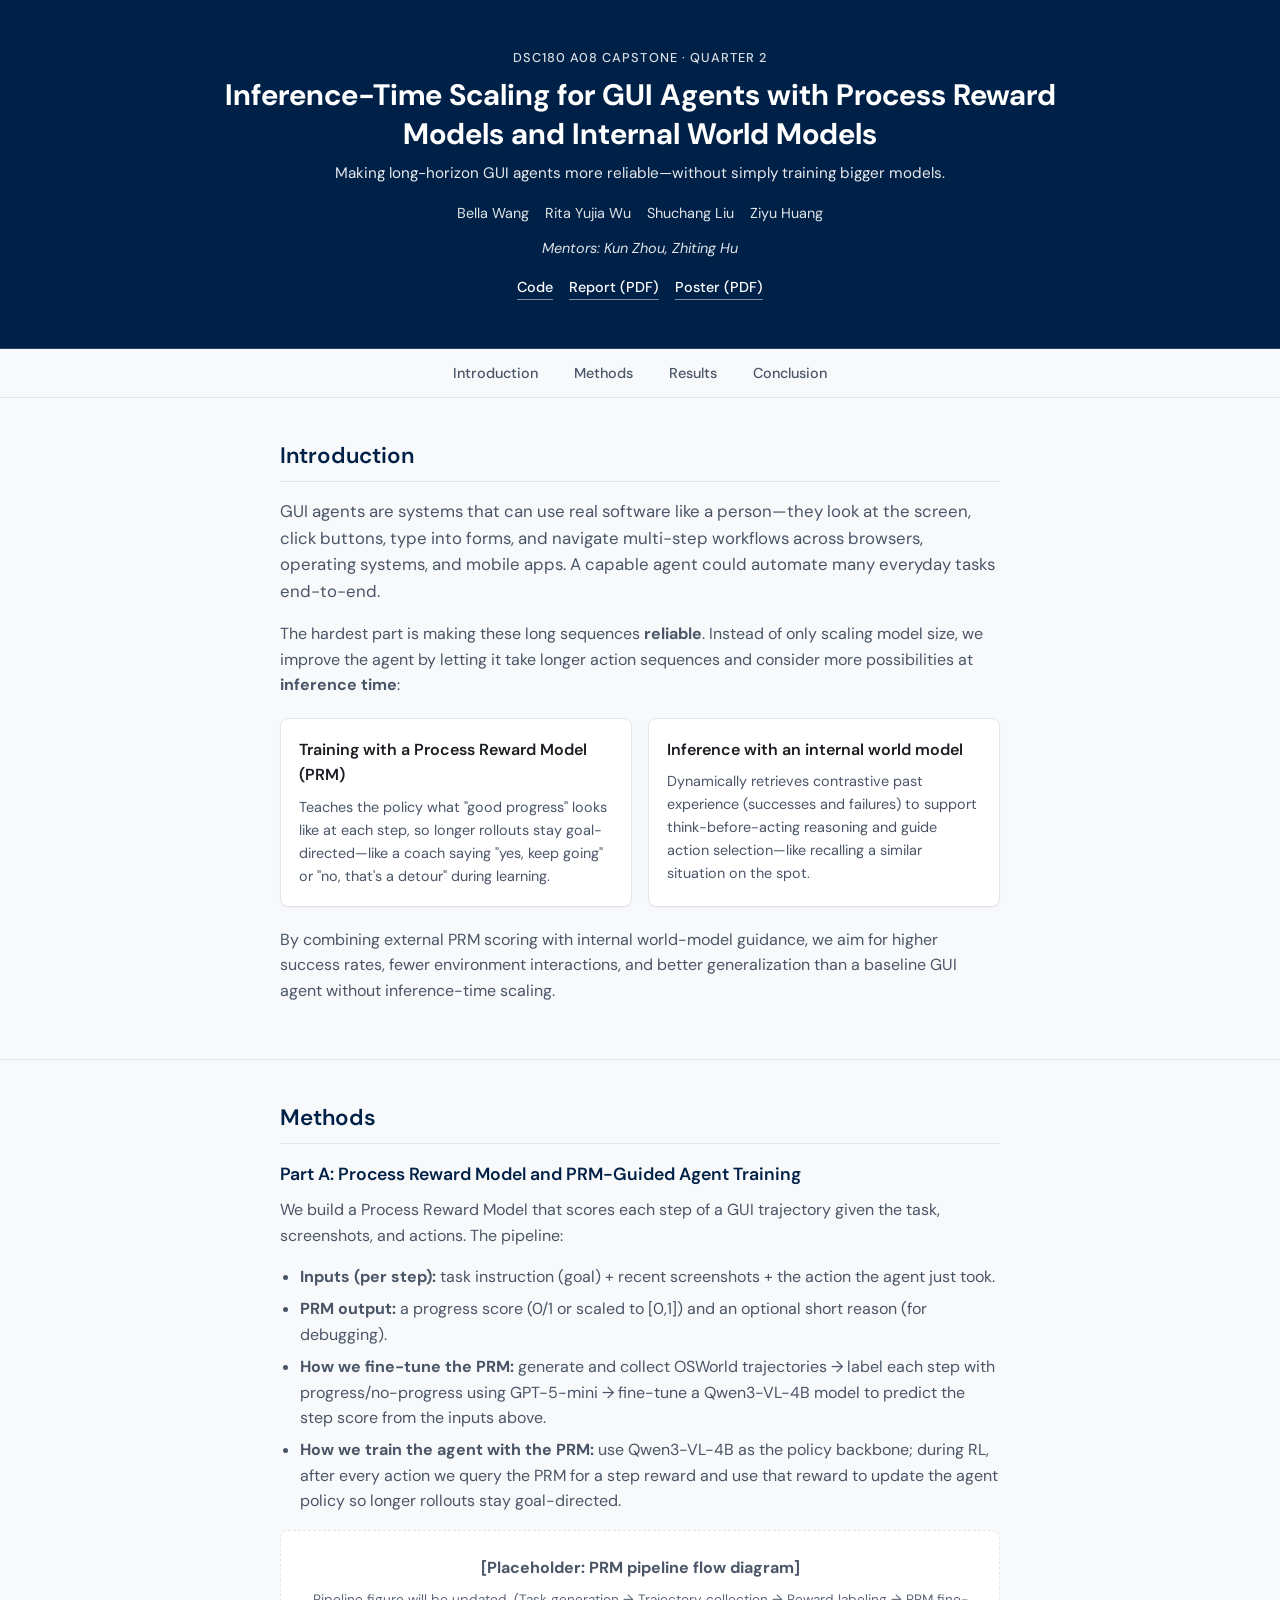
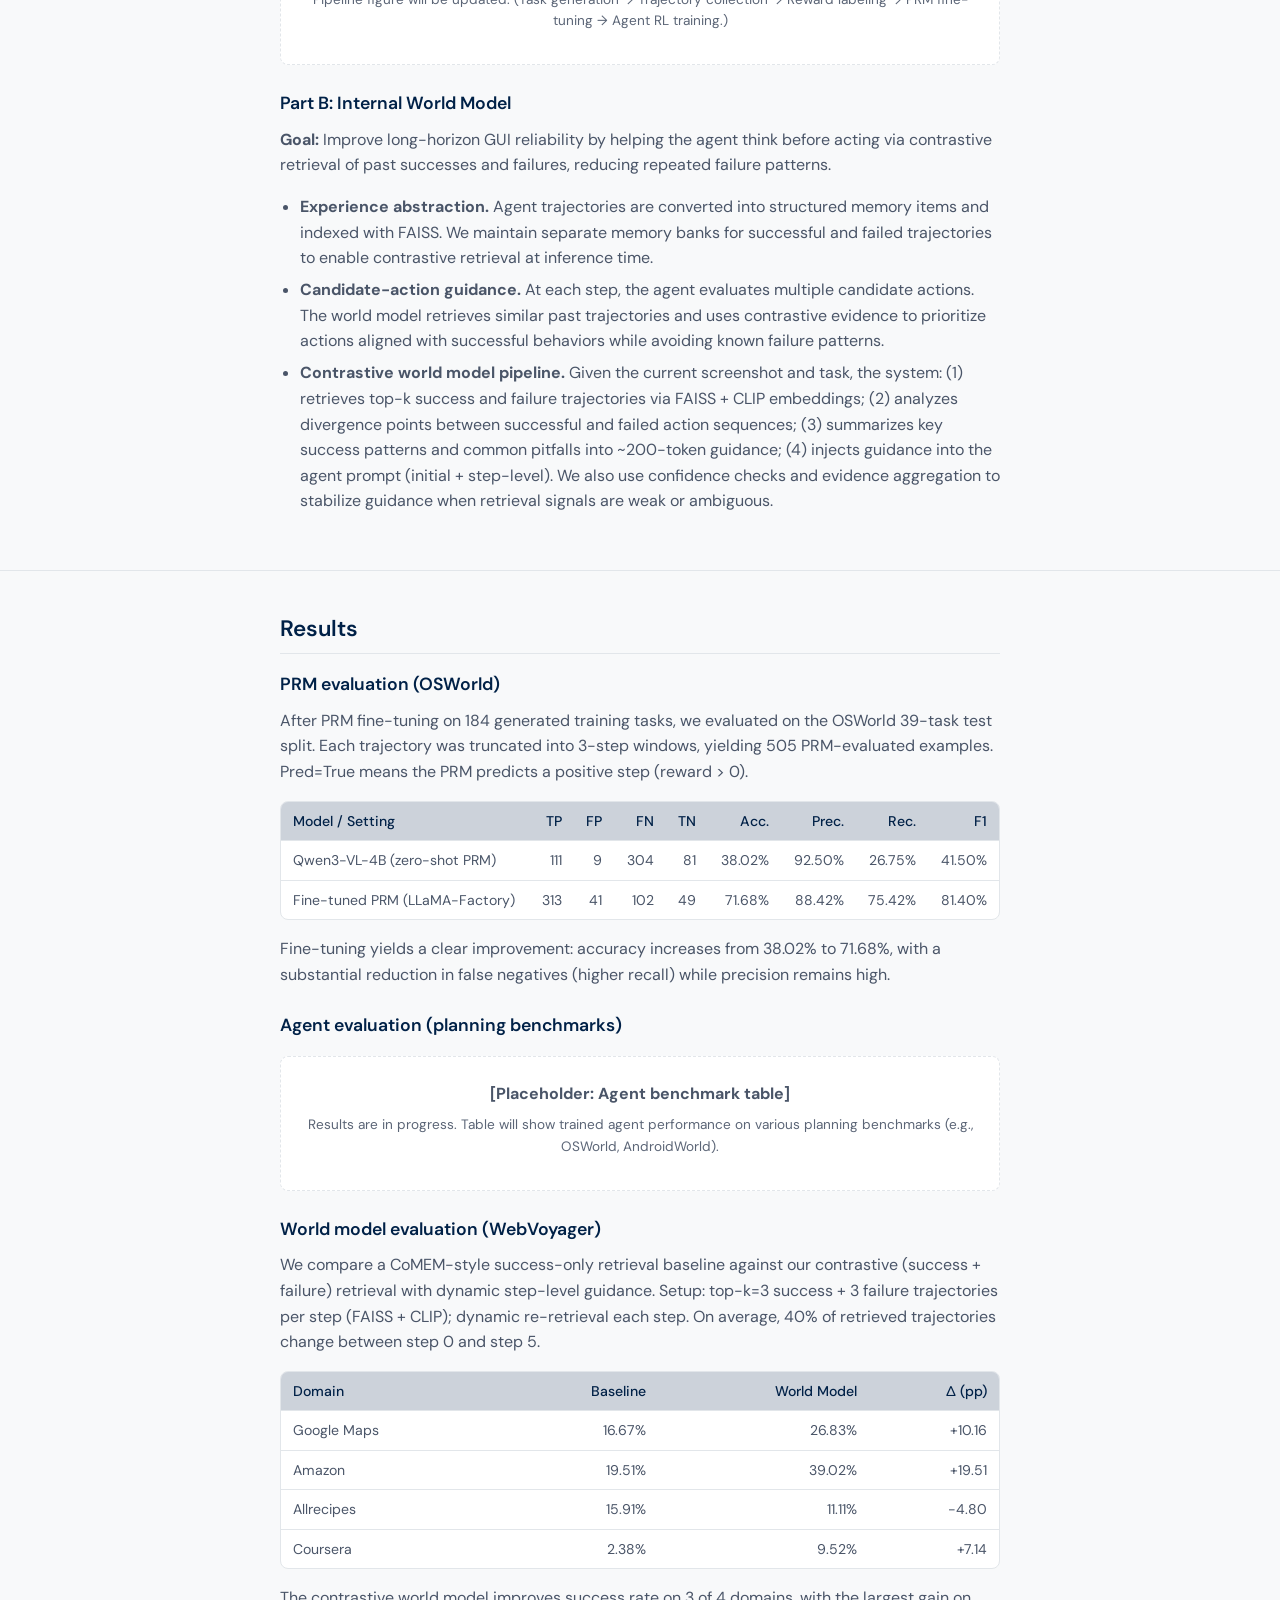
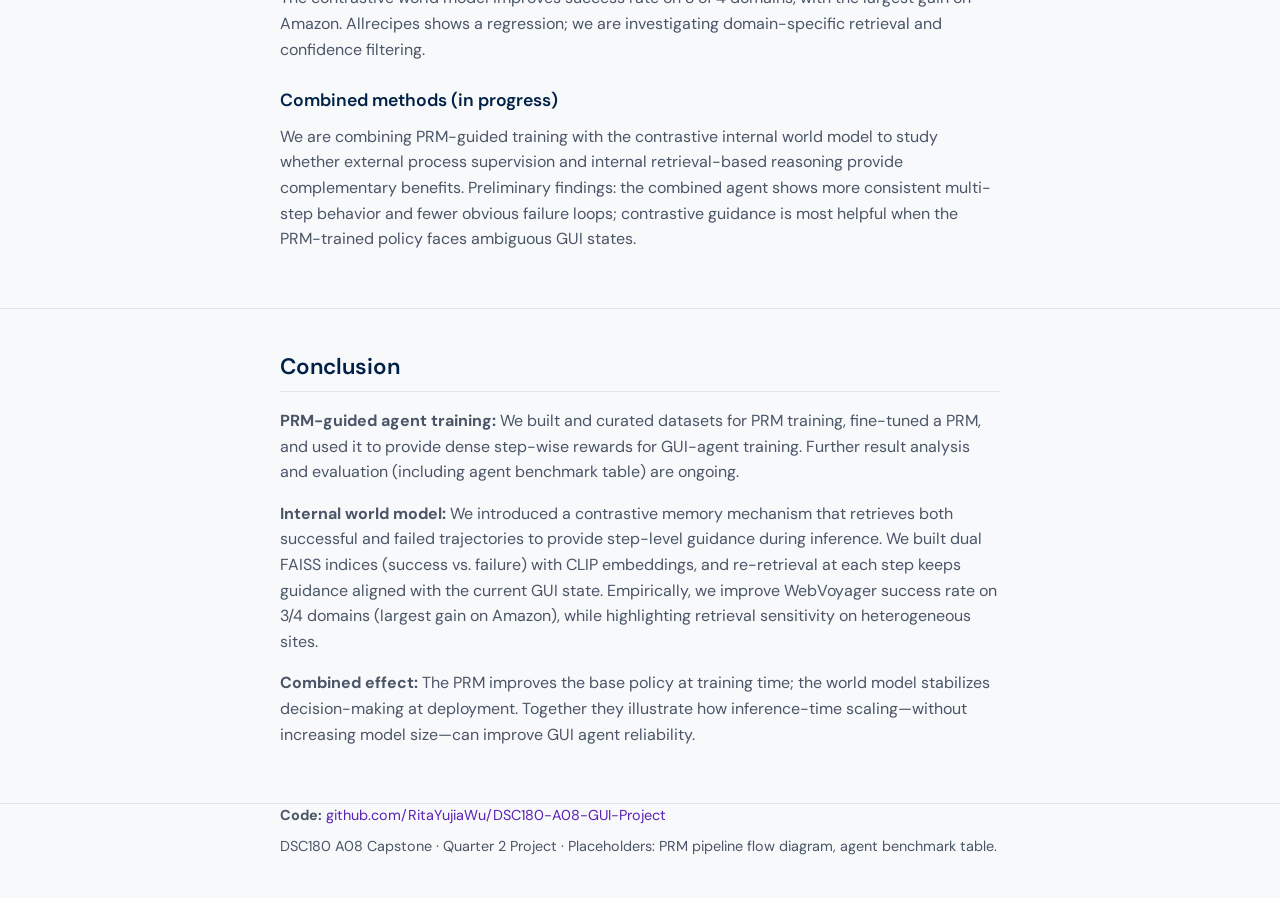
==== website/index.html @ 29875295 "Add project website" ====
<!DOCTYPE html>
<html lang="en">
<head>
  <meta charset="UTF-8">
  <meta name="viewport" content="width=device-width, initial-scale=1">
  <title>Inference-Time Scaling for GUI Agents | DSC180 A08</title>
  <meta name="description" content="Improving GUI agent reliability with Process Reward Models and Internal World Models. DSC180 A08 Capstone.">
  <link rel="preconnect" href="https://fonts.googleapis.com">
  <link rel="preconnect" href="https://fonts.gstatic.com" crossorigin>
  <link href="https://fonts.googleapis.com/css2?family=DM+Sans:ital,opsz,wght@0,9..40,400;0,9..40,500;0,9..40,600;0,9..40,700&family=JetBrains+Mono:wght@400;500&display=swap" rel="stylesheet">
  <link rel="stylesheet" href="styles.css">
</head>
<body>
  <header class="site-header">
    <div class="header-inner">
      <p class="label">DSC180 A08 Capstone · Quarter 2</p>
      <h1>Inference-Time Scaling for GUI Agents with Process Reward Models and Internal World Models</h1>
      <p class="tagline">Making long-horizon GUI agents more reliable—without simply training bigger models.</p>
      <div class="team">
        <span>Bella Wang</span>
        <span>Rita Yujia Wu</span>
        <span>Shuchang Liu</span>
        <span>Ziyu Huang</span>
        <span class="mentors">Mentors: Kun Zhou, Zhiting Hu</span>
      </div>
      <div class="header-links">
        <a href="https://github.com/RitaYujiaWu/DSC180-A08-GUI-Project" target="_blank" rel="noopener">Code</a>
        <a href="pdfs/Q2_Project_Report_Checkpoint.pdf" target="_blank" rel="noopener">Report (PDF)</a>
        <a href="pdfs/A08_2_Poster.pdf" target="_blank" rel="noopener">Poster (PDF)</a>
      </div>
    </div>
  </header>

  <nav class="nav-sticky" aria-label="Page sections">
    <div class="nav-inner">
      <a href="#introduction">Introduction</a>
      <a href="#methods">Methods</a>
      <a href="#results">Results</a>
      <a href="#conclusion">Conclusion</a>
    </div>
  </nav>

  <main>
    <section id="introduction" class="section">
      <div class="section-inner">
        <h2>Introduction</h2>
        <p class="lead">GUI agents are systems that can use real software like a person—they look at the screen, click buttons, type into forms, and navigate multi-step workflows across browsers, operating systems, and mobile apps. A capable agent could automate many everyday tasks end-to-end.</p>
        <p>The hardest part is making these long sequences <strong>reliable</strong>. Instead of only scaling model size, we improve the agent by letting it take longer action sequences and consider more possibilities at <strong>inference time</strong>:</p>
        <div class="two-col cards">
          <article class="card">
            <h3>Training with a Process Reward Model (PRM)</h3>
            <p>Teaches the policy what "good progress" looks like at each step, so longer rollouts stay goal-directed—like a coach saying "yes, keep going" or "no, that's a detour" during learning.</p>
          </article>
          <article class="card">
            <h3>Inference with an internal world model</h3>
            <p>Dynamically retrieves contrastive past experience (successes and failures) to support think-before-acting reasoning and guide action selection—like recalling a similar situation on the spot.</p>
          </article>
        </div>
        <p>By combining external PRM scoring with internal world-model guidance, we aim for higher success rates, fewer environment interactions, and better generalization than a baseline GUI agent without inference-time scaling.</p>
      </div>
    </section>

    <section id="methods" class="section">
      <div class="section-inner">
        <h2>Methods</h2>

        <h3 id="method-prm">Part A: Process Reward Model and PRM-Guided Agent Training</h3>
        <p>We build a Process Reward Model that scores each step of a GUI trajectory given the task, screenshots, and actions. The pipeline:</p>
        <ul>
          <li><strong>Inputs (per step):</strong> task instruction (goal) + recent screenshots + the action the agent just took.</li>
          <li><strong>PRM output:</strong> a progress score (0/1 or scaled to [0,1]) and an optional short reason (for debugging).</li>
          <li><strong>How we fine-tune the PRM:</strong> generate and collect OSWorld trajectories → label each step with progress/no-progress using GPT-5-mini → fine-tune a Qwen3-VL-4B model to predict the step score from the inputs above.</li>
          <li><strong>How we train the agent with the PRM:</strong> use Qwen3-VL-4B as the policy backbone; during RL, after every action we query the PRM for a step reward and use that reward to update the agent policy so longer rollouts stay goal-directed.</li>
        </ul>
        <div class="figure-placeholder" aria-label="Pipeline diagram placeholder">
          <p><strong>[Placeholder: PRM pipeline flow diagram]</strong></p>
          <p class="placeholder-note">Pipeline figure will be updated. (Task generation → Trajectory collection → Reward labeling → PRM fine-tuning → Agent RL training.)</p>
        </div>

        <h3 id="method-world">Part B: Internal World Model</h3>
        <p><strong>Goal:</strong> Improve long-horizon GUI reliability by helping the agent think before acting via contrastive retrieval of past successes and failures, reducing repeated failure patterns.</p>
        <ul>
          <li><strong>Experience abstraction.</strong> Agent trajectories are converted into structured memory items and indexed with FAISS. We maintain separate memory banks for successful and failed trajectories to enable contrastive retrieval at inference time.</li>
          <li><strong>Candidate-action guidance.</strong> At each step, the agent evaluates multiple candidate actions. The world model retrieves similar past trajectories and uses contrastive evidence to prioritize actions aligned with successful behaviors while avoiding known failure patterns.</li>
          <li><strong>Contrastive world model pipeline.</strong> Given the current screenshot and task, the system: (1) retrieves top-k success and failure trajectories via FAISS + CLIP embeddings; (2) analyzes divergence points between successful and failed action sequences; (3) summarizes key success patterns and common pitfalls into ~200-token guidance; (4) injects guidance into the agent prompt (initial + step-level). We also use confidence checks and evidence aggregation to stabilize guidance when retrieval signals are weak or ambiguous.</li>
        </ul>
      </div>
    </section>

    <section id="results" class="section">
      <div class="section-inner">
        <h2>Results</h2>

        <h3>PRM evaluation (OSWorld)</h3>
        <p>After PRM fine-tuning on 184 generated training tasks, we evaluated on the OSWorld 39-task test split. Each trajectory was truncated into 3-step windows, yielding 505 PRM-evaluated examples. Pred=True means the PRM predicts a positive step (reward &gt; 0).</p>
        <div class="table-wrap">
          <table class="results-table">
            <thead>
              <tr>
                <th>Model / Setting</th>
                <th>TP</th>
                <th>FP</th>
                <th>FN</th>
                <th>TN</th>
                <th>Acc.</th>
                <th>Prec.</th>
                <th>Rec.</th>
                <th>F1</th>
              </tr>
            </thead>
            <tbody>
              <tr>
                <td>Qwen3-VL-4B (zero-shot PRM)</td>
                <td>111</td>
                <td>9</td>
                <td>304</td>
                <td>81</td>
                <td>38.02%</td>
                <td>92.50%</td>
                <td>26.75%</td>
                <td>41.50%</td>
              </tr>
              <tr>
                <td>Fine-tuned PRM (LLaMA-Factory)</td>
                <td>313</td>
                <td>41</td>
                <td>102</td>
                <td>49</td>
                <td>71.68%</td>
                <td>88.42%</td>
                <td>75.42%</td>
                <td>81.40%</td>
              </tr>
            </tbody>
          </table>
        </div>
        <p>Fine-tuning yields a clear improvement: accuracy increases from 38.02% to 71.68%, with a substantial reduction in false negatives (higher recall) while precision remains high.</p>

        <h3>Agent evaluation (planning benchmarks)</h3>
        <div class="figure-placeholder" aria-label="Agent benchmark table placeholder">
          <p><strong>[Placeholder: Agent benchmark table]</strong></p>
          <p class="placeholder-note">Results are in progress. Table will show trained agent performance on various planning benchmarks (e.g., OSWorld, AndroidWorld).</p>
        </div>

        <h3>World model evaluation (WebVoyager)</h3>
        <p>We compare a CoMEM-style success-only retrieval baseline against our contrastive (success + failure) retrieval with dynamic step-level guidance. Setup: top-k=3 success + 3 failure trajectories per step (FAISS + CLIP); dynamic re-retrieval each step. On average, 40% of retrieved trajectories change between step 0 and step 5.</p>
        <div class="table-wrap">
          <table class="results-table">
            <thead>
              <tr>
                <th>Domain</th>
                <th>Baseline</th>
                <th>World Model</th>
                <th>∆ (pp)</th>
              </tr>
            </thead>
            <tbody>
              <tr>
                <td>Google Maps</td>
                <td>16.67%</td>
                <td>26.83%</td>
                <td>+10.16</td>
              </tr>
              <tr>
                <td>Amazon</td>
                <td>19.51%</td>
                <td>39.02%</td>
                <td>+19.51</td>
              </tr>
              <tr>
                <td>Allrecipes</td>
                <td>15.91%</td>
                <td>11.11%</td>
                <td>-4.80</td>
              </tr>
              <tr>
                <td>Coursera</td>
                <td>2.38%</td>
                <td>9.52%</td>
                <td>+7.14</td>
              </tr>
            </tbody>
          </table>
        </div>
        <p>The contrastive world model improves success rate on 3 of 4 domains, with the largest gain on Amazon. Allrecipes shows a regression; we are investigating domain-specific retrieval and confidence filtering.</p>

        <h3>Combined methods (in progress)</h3>
        <p>We are combining PRM-guided training with the contrastive internal world model to study whether external process supervision and internal retrieval-based reasoning provide complementary benefits. Preliminary findings: the combined agent shows more consistent multi-step behavior and fewer obvious failure loops; contrastive guidance is most helpful when the PRM-trained policy faces ambiguous GUI states.</p>
      </div>
    </section>

    <section id="conclusion" class="section">
      <div class="section-inner">
        <h2>Conclusion</h2>
        <p><strong>PRM-guided agent training:</strong> We built and curated datasets for PRM training, fine-tuned a PRM, and used it to provide dense step-wise rewards for GUI-agent training. Further result analysis and evaluation (including agent benchmark table) are ongoing.</p>
        <p><strong>Internal world model:</strong> We introduced a contrastive memory mechanism that retrieves both successful and failed trajectories to provide step-level guidance during inference. We built dual FAISS indices (success vs. failure) with CLIP embeddings, and re-retrieval at each step keeps guidance aligned with the current GUI state. Empirically, we improve WebVoyager success rate on 3/4 domains (largest gain on Amazon), while highlighting retrieval sensitivity on heterogeneous sites.</p>
        <p><strong>Combined effect:</strong> The PRM improves the base policy at training time; the world model stabilizes decision-making at deployment. Together they illustrate how inference-time scaling—without increasing model size—can improve GUI agent reliability.</p>
      </div>
    </section>

    <footer class="site-footer">
      <div class="section-inner">
        <p><strong>Code:</strong> <a href="https://github.com/RitaYujiaWu/DSC180-A08-GUI-Project" target="_blank" rel="noopener">github.com/RitaYujiaWu/DSC180-A08-GUI-Project</a></p>
        <p class="footer-note">DSC180 A08 Capstone · Quarter 2 Project · Placeholders: PRM pipeline flow diagram, agent benchmark table.</p>
      </div>
    </footer>
  </main>

  <script src="script.js"></script>
</body>
</html>
---- website/styles.css ----
/* DSC180 A08 — Previous layout (single column), light theme */

:root {
  --bg: #f8f9fa;
  --surface: #ffffff;
  --border: #e2e6ea;
  --text: #1a1d21;
  --text-muted: #4a5568;
  --accent: #5b21b6;
  --accent-dim: rgba(91, 33, 182, 0.1);
  --code-bg: #f1f3f5;
  --font-sans: "DM Sans", system-ui, sans-serif;
  --font-mono: "JetBrains Mono", monospace;
  --max-width: 720px;
  --header-max: 860px;
  /* UCSD blue — header background (poster dark navy) */
  --ucsd-blue: #002147;
  --ucsd-blue-dark: #001a38;
}

*,
*::before,
*::after {
  box-sizing: border-box;
}

html {
  scroll-behavior: smooth;
}

body {
  margin: 0;
  font-family: var(--font-sans);
  font-size: 1rem;
  line-height: 1.6;
  color: var(--text);
  background: var(--bg);
  -webkit-font-smoothing: antialiased;
}

/* Header — UCSD blue background */
.site-header {
  background: var(--ucsd-blue);
  border-bottom: 1px solid rgba(255, 255, 255, 0.15);
  padding: clamp(2rem, 5vw, 3rem) 1.5rem;
}

.header-inner {
  max-width: var(--header-max);
  margin: 0 auto;
  text-align: center;
}

.site-header .label {
  font-size: 0.8rem;
  font-weight: 500;
  letter-spacing: 0.08em;
  text-transform: uppercase;
  color: rgba(255, 255, 255, 0.85);
  margin: 0 0 0.5rem;
}

.site-header h1 {
  font-size: clamp(1.35rem, 3.5vw, 1.85rem);
  font-weight: 700;
  line-height: 1.3;
  margin: 0 0 0.5rem;
  color: #ffffff;
}

.site-header .tagline {
  font-size: 0.95rem;
  color: rgba(255, 255, 255, 0.9);
  margin: 0 0 1rem;
}

.site-header .team {
  display: flex;
  flex-wrap: wrap;
  justify-content: center;
  gap: 0.5rem 1rem;
  font-size: 0.9rem;
  color: rgba(255, 255, 255, 0.88);
  margin-bottom: 1rem;
}

.site-header .team .mentors {
  width: 100%;
  margin-top: 0.25rem;
  font-style: italic;
}

.header-links {
  display: flex;
  gap: 1rem;
  justify-content: center;
  flex-wrap: wrap;
}

.site-header .header-links a {
  color: #ffffff;
  text-decoration: none;
  font-weight: 500;
  font-size: 0.9rem;
  border-bottom: 1px solid rgba(255, 255, 255, 0.5);
}

.site-header .header-links a:hover {
  border-bottom-color: #ffffff;
  opacity: 0.95;
}

/* Sticky nav */
.nav-sticky {
  position: sticky;
  top: 0;
  z-index: 10;
  background: rgba(248, 249, 250, 0.95);
  backdrop-filter: blur(8px);
  border-bottom: 1px solid var(--border);
}

.nav-inner {
  max-width: var(--max-width);
  margin: 0 auto;
  padding: 0.6rem 1.5rem;
  display: flex;
  gap: 1.25rem;
  justify-content: center;
  flex-wrap: wrap;
}

.nav-inner a {
  color: var(--text-muted);
  text-decoration: none;
  font-size: 0.9rem;
  font-weight: 500;
  padding: 0.2rem 0.5rem;
  border-radius: 4px;
  transition: color 0.2s, background 0.2s;
}

.nav-inner a:hover,
.nav-inner a.current {
  color: var(--accent);
  background: var(--accent-dim);
}

/* Sections */
.section {
  padding: clamp(1.75rem, 4vw, 2.5rem) 1.5rem;
  border-bottom: 1px solid var(--border);
}

.section-inner {
  max-width: var(--max-width);
  margin: 0 auto;
}

.section h2 {
  font-size: 1.4rem;
  font-weight: 600;
  margin: 0 0 1rem;
  color: var(--ucsd-blue);
  padding-bottom: 0.4rem;
  border-bottom: 1px solid var(--border);
}

.section h3 {
  font-size: 1.1rem;
  font-weight: 600;
  margin: 1.5rem 0 0.6rem;
  color: var(--ucsd-blue);
}

.section h3:first-of-type {
  margin-top: 0;
}

.lead {
  font-size: 1.05rem;
  color: var(--text-muted);
  margin: 0 0 1rem;
}

.section p {
  margin: 0 0 1rem;
  color: var(--text-muted);
}

.section ul {
  margin: 0 0 1rem;
  padding-left: 1.25rem;
  color: var(--text-muted);
}

.section li {
  margin-bottom: 0.4rem;
}

/* Two-column cards (intro) */
.two-col.cards {
  display: grid;
  grid-template-columns: repeat(auto-fit, minmax(260px, 1fr));
  gap: 1rem;
  margin: 1.25rem 0;
}

.card {
  background: var(--surface);
  border: 1px solid var(--border);
  border-radius: 8px;
  padding: 1.1rem;
  box-shadow: 0 1px 2px rgba(0, 0, 0, 0.04);
}

.card h3 {
  font-size: 1rem;
  margin: 0 0 0.5rem;
  color: var(--text);
}

.card p {
  margin: 0;
  font-size: 0.9rem;
}

code {
  font-family: var(--font-mono);
  font-size: 0.85em;
  background: var(--code-bg);
  padding: 0.12em 0.35em;
  border-radius: 4px;
  color: var(--text);
  border: 1px solid var(--border);
}

/* Placeholder blocks */
.figure-placeholder {
  background: var(--surface);
  border: 1px dashed var(--border);
  border-radius: 8px;
  padding: 1.5rem;
  margin: 1rem 0;
  text-align: center;
  color: var(--text-muted);
}

.figure-placeholder p {
  margin: 0 0 0.5rem;
}

.figure-placeholder .placeholder-note {
  font-size: 0.85rem;
  color: var(--text-muted);
  opacity: 0.9;
}

/* Tables */
.table-wrap {
  overflow-x: auto;
  margin: 1rem 0;
  border: 1px solid var(--border);
  border-radius: 8px;
  background: var(--surface);
}

.results-table {
  width: 100%;
  border-collapse: collapse;
  font-size: 0.88rem;
}

.results-table th,
.results-table td {
  padding: 0.5rem 0.75rem;
  text-align: left;
  border-bottom: 1px solid var(--border);
}

.results-table th,
.results-table thead th {
  font-weight: 500;
  color: var(--ucsd-blue);
  background: rgba(0, 33, 71, 0.2) !important;
}

.results-table td {
  color: var(--text-muted);
}

.results-table tbody tr:last-child td {
  border-bottom: none;
}

.results-table thead th:not(:first-child),
.results-table td:not(:first-child) {
  text-align: right;
}

/* Footer */
.site-footer {
  border-bottom: none;
  padding-bottom: 2rem;
}

.site-footer p {
  margin: 0 0 0.5rem;
  font-size: 0.9rem;
  color: var(--text-muted);
}

.site-footer a {
  color: var(--accent);
  text-decoration: none;
}

.site-footer a:hover {
  text-decoration: underline;
}

.footer-note {
  font-size: 0.8rem;
  color: var(--text-muted);
  margin-top: 1rem;
}

/* Print */
@media print {
  .nav-sticky {
    position: static;
    background: var(--bg);
  }
  .section {
    break-inside: avoid;
  }
}
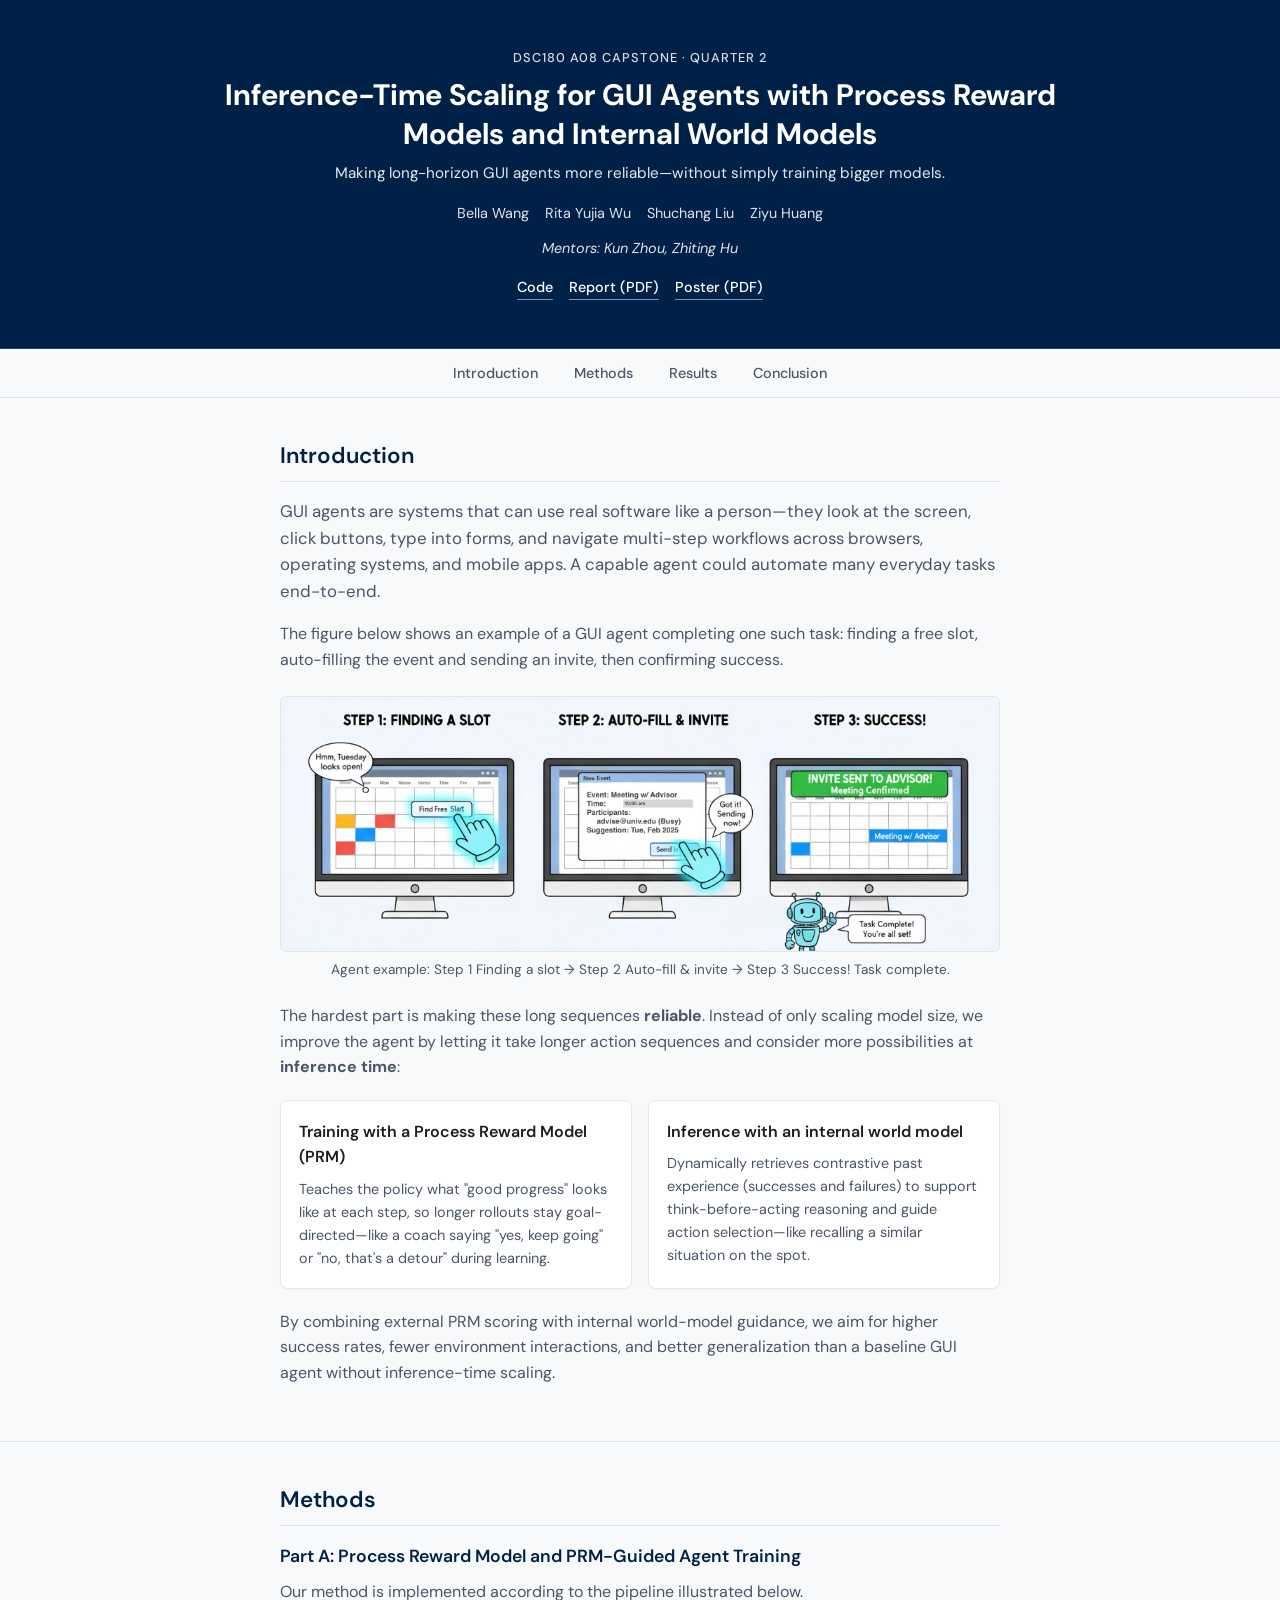
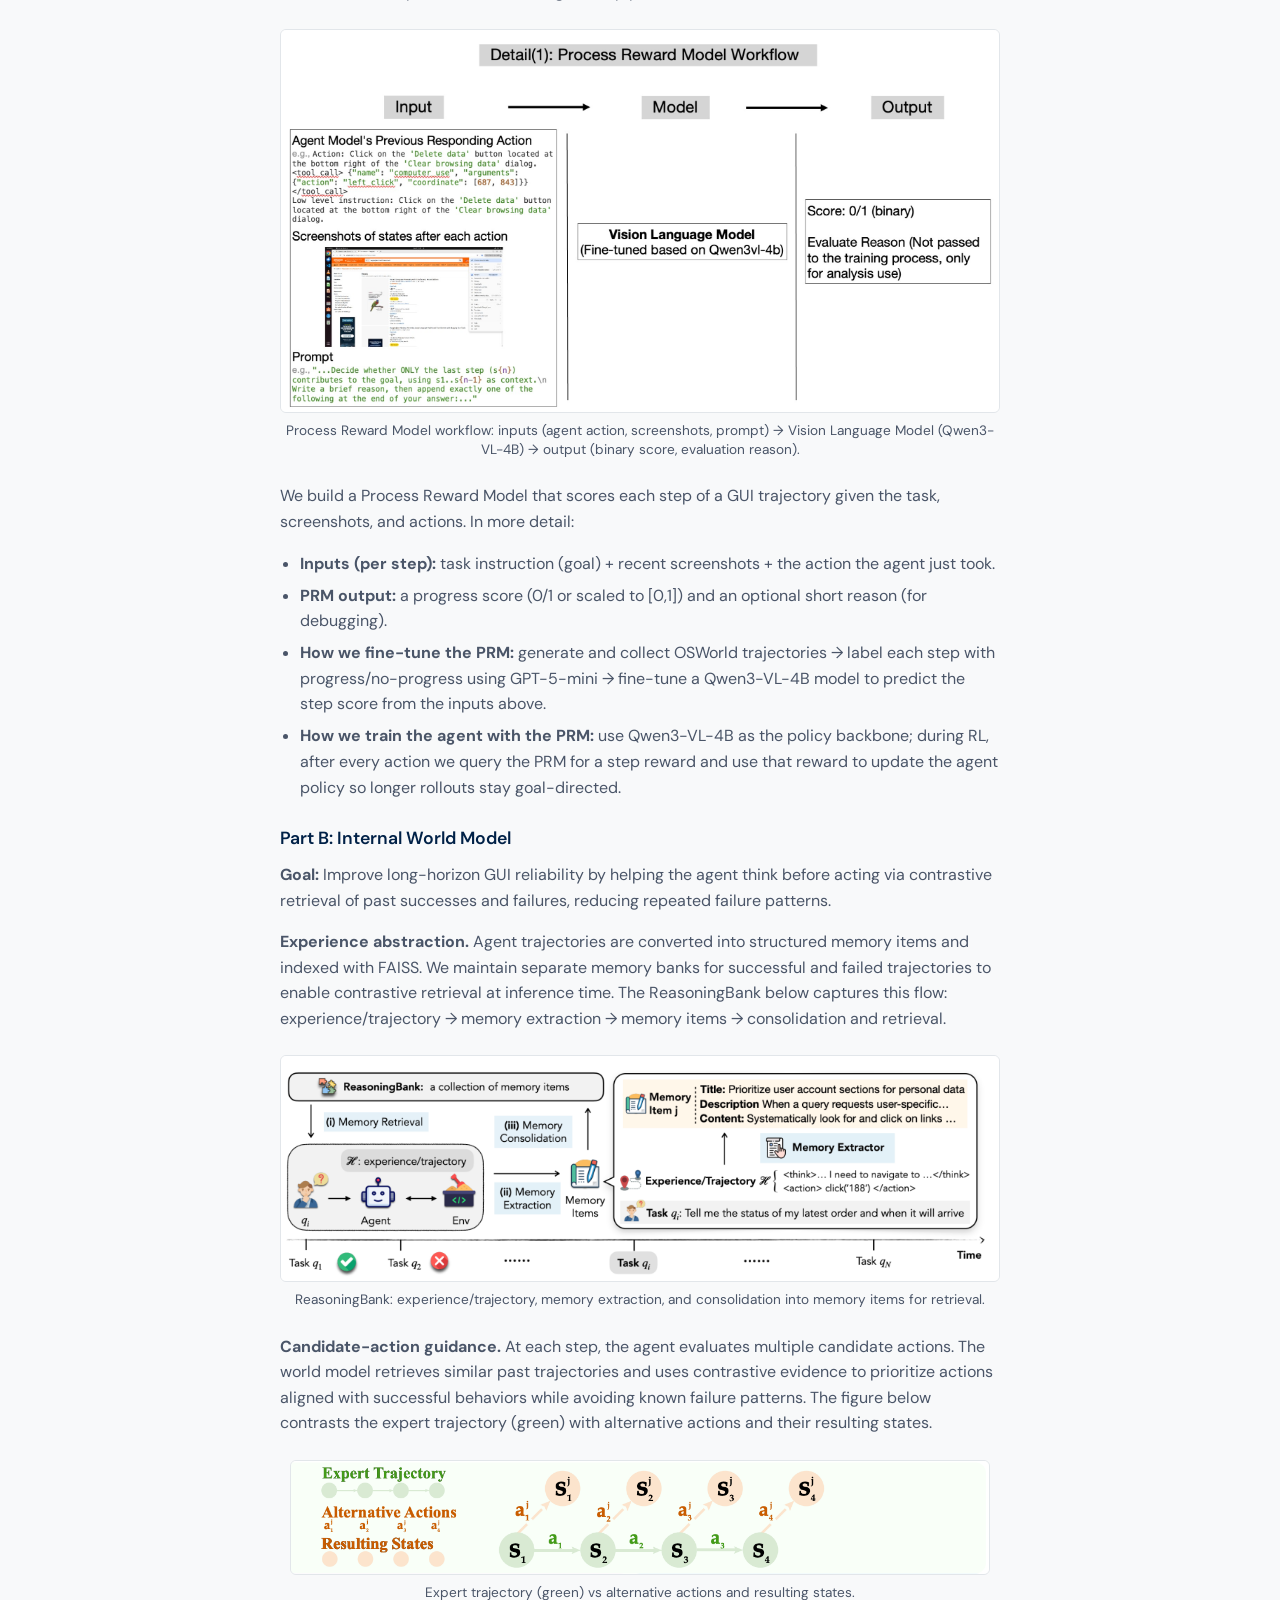
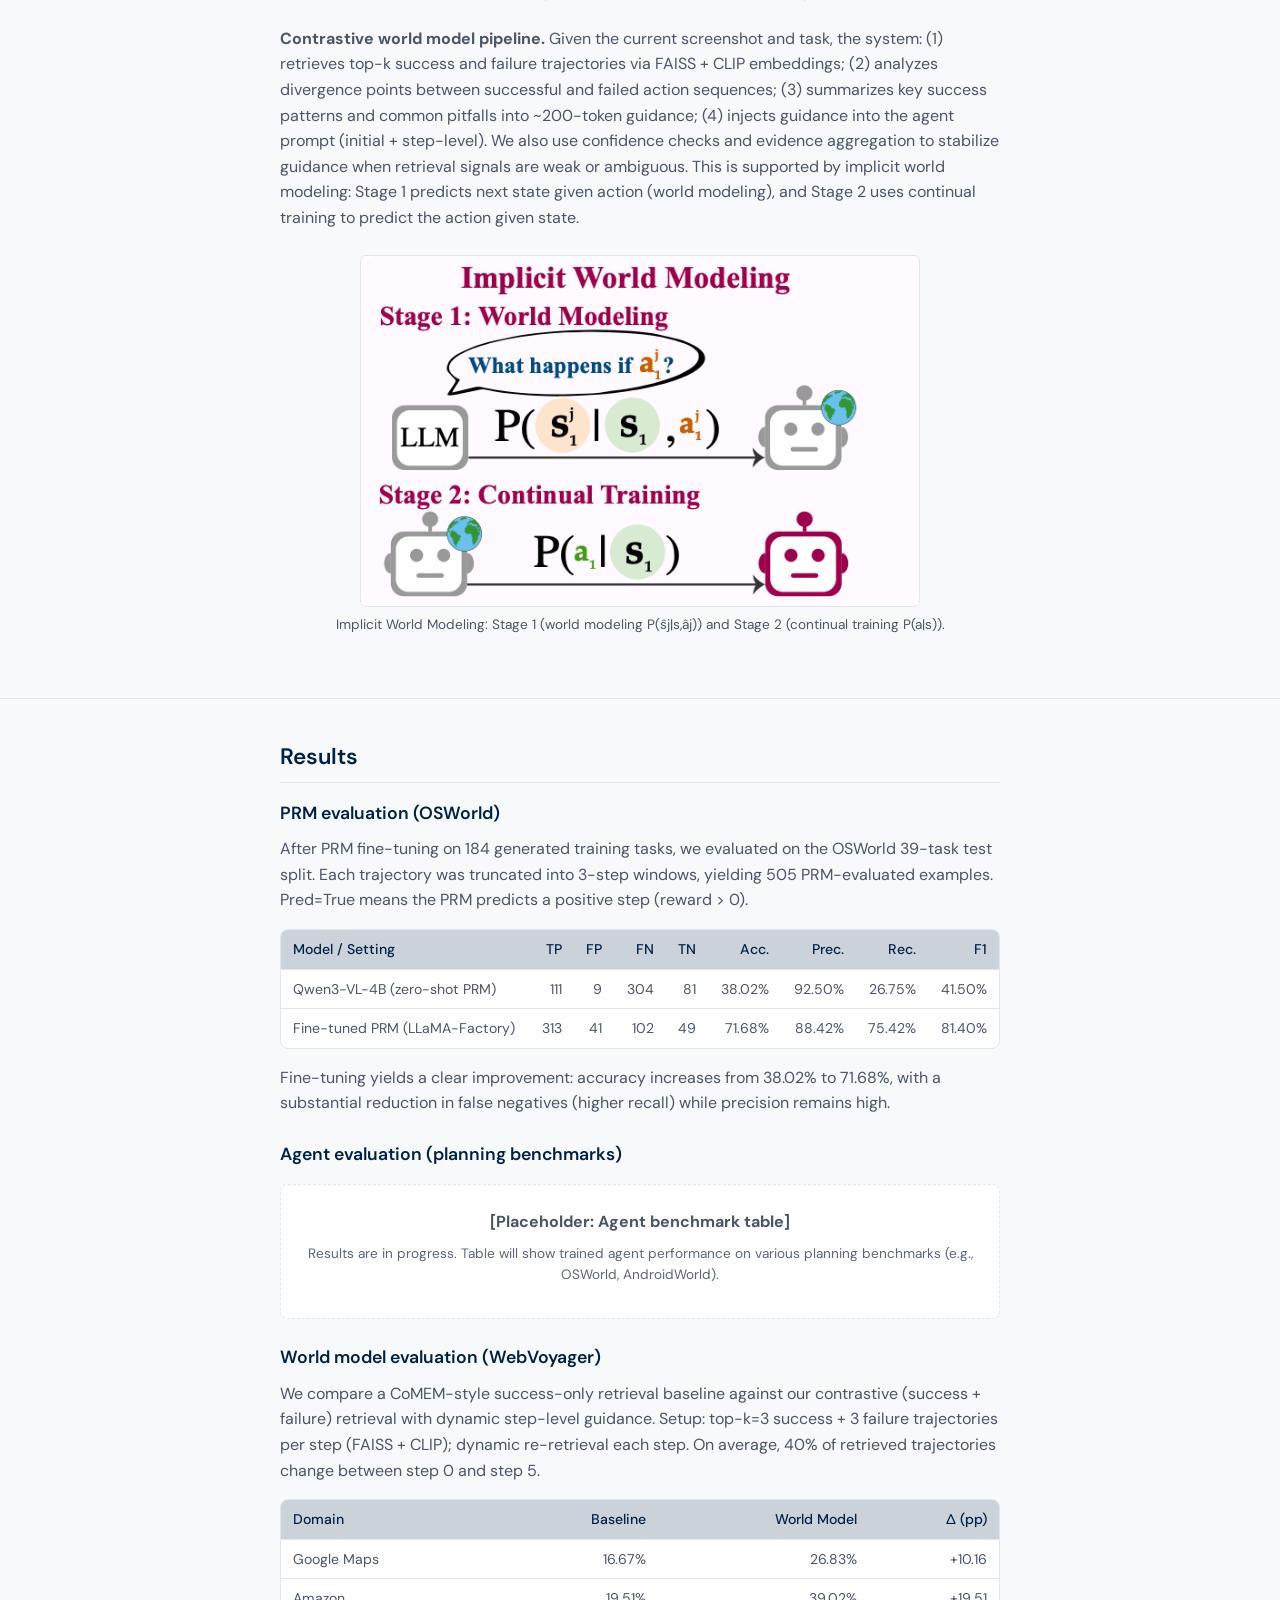
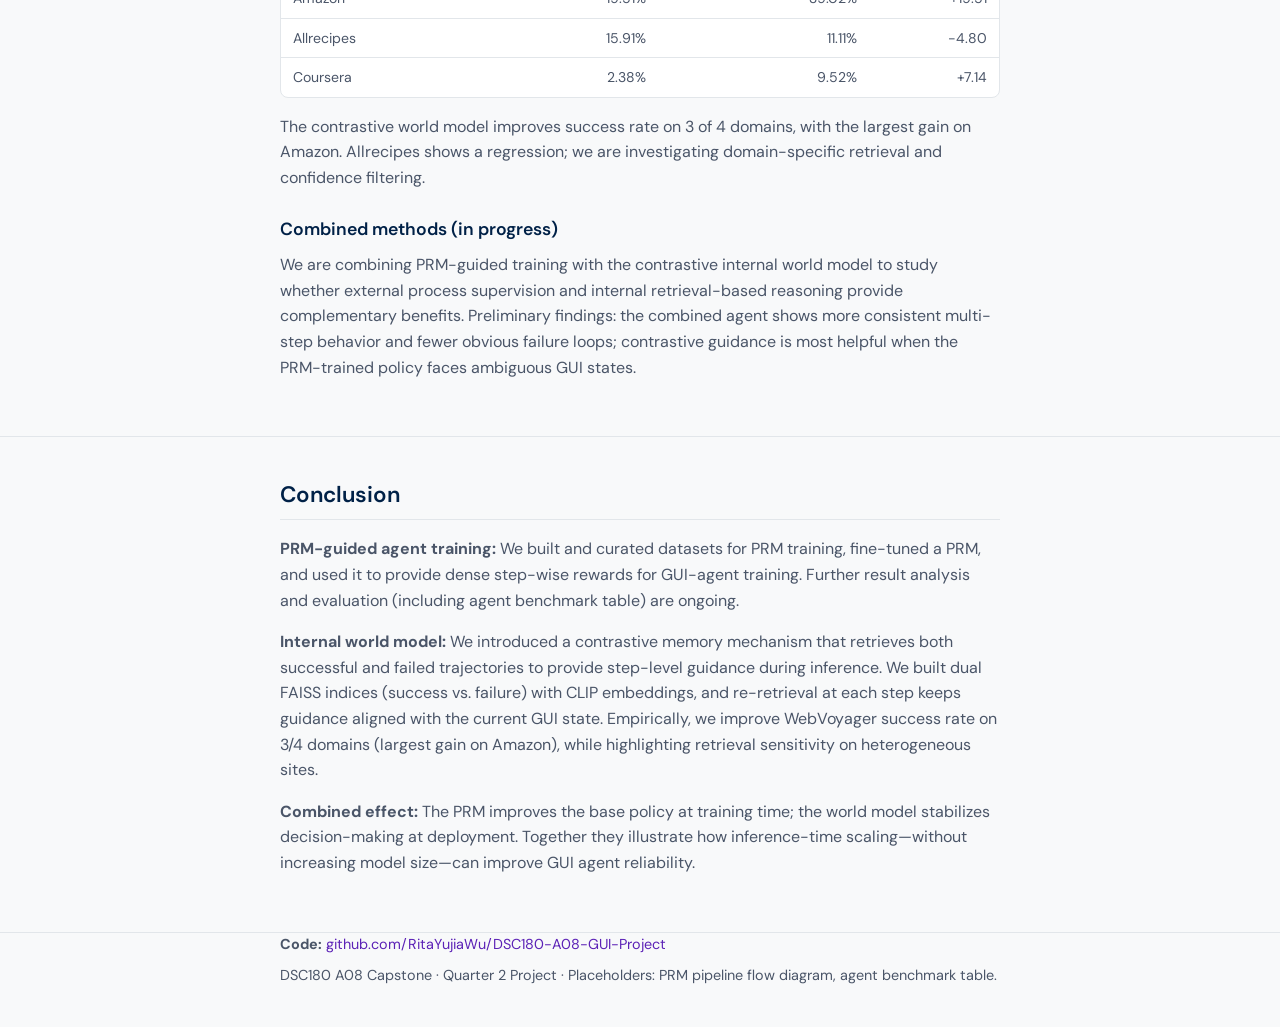
==== commit 468d4871: "add figures" ====
--- a/website/index.html
+++ b/website/index.html
@@ -45,6 +45,11 @@
       <div class="section-inner">
         <h2>Introduction</h2>
         <p class="lead">GUI agents are systems that can use real software like a person—they look at the screen, click buttons, type into forms, and navigate multi-step workflows across browsers, operating systems, and mobile apps. A capable agent could automate many everyday tasks end-to-end.</p>
+        <p>The figure below shows an example of a GUI agent completing one such task: finding a free slot, auto-filling the event and sending an invite, then confirming success.</p>
+        <figure class="poster-fig">
+          <img src="images/agent_example.png" alt="Agent example: three-step process (Finding a slot, Auto-fill &amp; invite, Success)" width="900" height="auto">
+          <figcaption>Agent example: Step 1 Finding a slot → Step 2 Auto-fill &amp; invite → Step 3 Success! Task complete.</figcaption>
+        </figure>
         <p>The hardest part is making these long sequences <strong>reliable</strong>. Instead of only scaling model size, we improve the agent by letting it take longer action sequences and consider more possibilities at <strong>inference time</strong>:</p>
         <div class="two-col cards">
           <article class="card">
@@ -65,25 +70,36 @@
         <h2>Methods</h2>
 
         <h3 id="method-prm">Part A: Process Reward Model and PRM-Guided Agent Training</h3>
-        <p>We build a Process Reward Model that scores each step of a GUI trajectory given the task, screenshots, and actions. The pipeline:</p>
+        <p>Our method is implemented according to the pipeline illustrated below.</p>
+        <figure class="poster-fig">
+          <img src="images/prm_workflow.png" alt="Process Reward Model Workflow: Input (action, screenshots, prompt) → Vision Language Model → Output (score 0/1, reason)" width="900" height="auto">
+          <figcaption>Process Reward Model workflow: inputs (agent action, screenshots, prompt) → Vision Language Model (Qwen3-VL-4B) → output (binary score, evaluation reason).</figcaption>
+        </figure>
+        <p>We build a Process Reward Model that scores each step of a GUI trajectory given the task, screenshots, and actions. In more detail:</p>
         <ul>
           <li><strong>Inputs (per step):</strong> task instruction (goal) + recent screenshots + the action the agent just took.</li>
           <li><strong>PRM output:</strong> a progress score (0/1 or scaled to [0,1]) and an optional short reason (for debugging).</li>
           <li><strong>How we fine-tune the PRM:</strong> generate and collect OSWorld trajectories → label each step with progress/no-progress using GPT-5-mini → fine-tune a Qwen3-VL-4B model to predict the step score from the inputs above.</li>
           <li><strong>How we train the agent with the PRM:</strong> use Qwen3-VL-4B as the policy backbone; during RL, after every action we query the PRM for a step reward and use that reward to update the agent policy so longer rollouts stay goal-directed.</li>
         </ul>
-        <div class="figure-placeholder" aria-label="Pipeline diagram placeholder">
-          <p><strong>[Placeholder: PRM pipeline flow diagram]</strong></p>
-          <p class="placeholder-note">Pipeline figure will be updated. (Task generation → Trajectory collection → Reward labeling → PRM fine-tuning → Agent RL training.)</p>
-        </div>
 
         <h3 id="method-world">Part B: Internal World Model</h3>
         <p><strong>Goal:</strong> Improve long-horizon GUI reliability by helping the agent think before acting via contrastive retrieval of past successes and failures, reducing repeated failure patterns.</p>
-        <ul>
-          <li><strong>Experience abstraction.</strong> Agent trajectories are converted into structured memory items and indexed with FAISS. We maintain separate memory banks for successful and failed trajectories to enable contrastive retrieval at inference time.</li>
-          <li><strong>Candidate-action guidance.</strong> At each step, the agent evaluates multiple candidate actions. The world model retrieves similar past trajectories and uses contrastive evidence to prioritize actions aligned with successful behaviors while avoiding known failure patterns.</li>
-          <li><strong>Contrastive world model pipeline.</strong> Given the current screenshot and task, the system: (1) retrieves top-k success and failure trajectories via FAISS + CLIP embeddings; (2) analyzes divergence points between successful and failed action sequences; (3) summarizes key success patterns and common pitfalls into ~200-token guidance; (4) injects guidance into the agent prompt (initial + step-level). We also use confidence checks and evidence aggregation to stabilize guidance when retrieval signals are weak or ambiguous.</li>
-        </ul>
+        <p><strong>Experience abstraction.</strong> Agent trajectories are converted into structured memory items and indexed with FAISS. We maintain separate memory banks for successful and failed trajectories to enable contrastive retrieval at inference time. The ReasoningBank below captures this flow: experience/trajectory → memory extraction → memory items → consolidation and retrieval.</p>
+        <figure class="poster-fig">
+          <img src="images/memory_abstraction.png" alt="ReasoningBank: memory retrieval, experience/trajectory, memory extraction, consolidation" width="750" height="auto">
+          <figcaption>ReasoningBank: experience/trajectory, memory extraction, and consolidation into memory items for retrieval.</figcaption>
+        </figure>
+        <p><strong>Candidate-action guidance.</strong> At each step, the agent evaluates multiple candidate actions. The world model retrieves similar past trajectories and uses contrastive evidence to prioritize actions aligned with successful behaviors while avoiding known failure patterns. The figure below contrasts the expert trajectory (green) with alternative actions and their resulting states.</p>
+        <figure class="poster-fig">
+          <img src="images/alternative_actions.png" alt="Expert trajectory vs alternative actions and resulting states" width="700" height="auto">
+          <figcaption>Expert trajectory (green) vs alternative actions and resulting states.</figcaption>
+        </figure>
+        <p><strong>Contrastive world model pipeline.</strong> Given the current screenshot and task, the system: (1) retrieves top-k success and failure trajectories via FAISS + CLIP embeddings; (2) analyzes divergence points between successful and failed action sequences; (3) summarizes key success patterns and common pitfalls into ~200-token guidance; (4) injects guidance into the agent prompt (initial + step-level). We also use confidence checks and evidence aggregation to stabilize guidance when retrieval signals are weak or ambiguous. This is supported by implicit world modeling: Stage 1 predicts next state given action (world modeling), and Stage 2 uses continual training to predict the action given state.</p>
+        <figure class="poster-fig">
+          <img src="images/world_model.png" alt="Implicit World Modeling: Stage 1 World Modeling, Stage 2 Continual Training" width="560" height="auto">
+          <figcaption>Implicit World Modeling: Stage 1 (world modeling P(ŝj|s,âj)) and Stage 2 (continual training P(a|s)).</figcaption>
+        </figure>
       </div>
     </section>
 
--- a/website/styles.css
+++ b/website/styles.css
@@ -235,6 +235,28 @@
   border: 1px solid var(--border);
 }
 
+/* Poster-style figures */
+.poster-fig {
+  margin: 1.5rem 0;
+  text-align: center;
+}
+
+.poster-fig img {
+  max-width: 100%;
+  height: auto;
+  display: block;
+  margin: 0 auto;
+  border-radius: 6px;
+  border: 1px solid var(--border);
+}
+
+.poster-fig figcaption {
+  font-size: 0.85rem;
+  color: var(--text-muted);
+  margin-top: 0.5rem;
+  line-height: 1.4;
+}
+
 /* Placeholder blocks */
 .figure-placeholder {
   background: var(--surface);
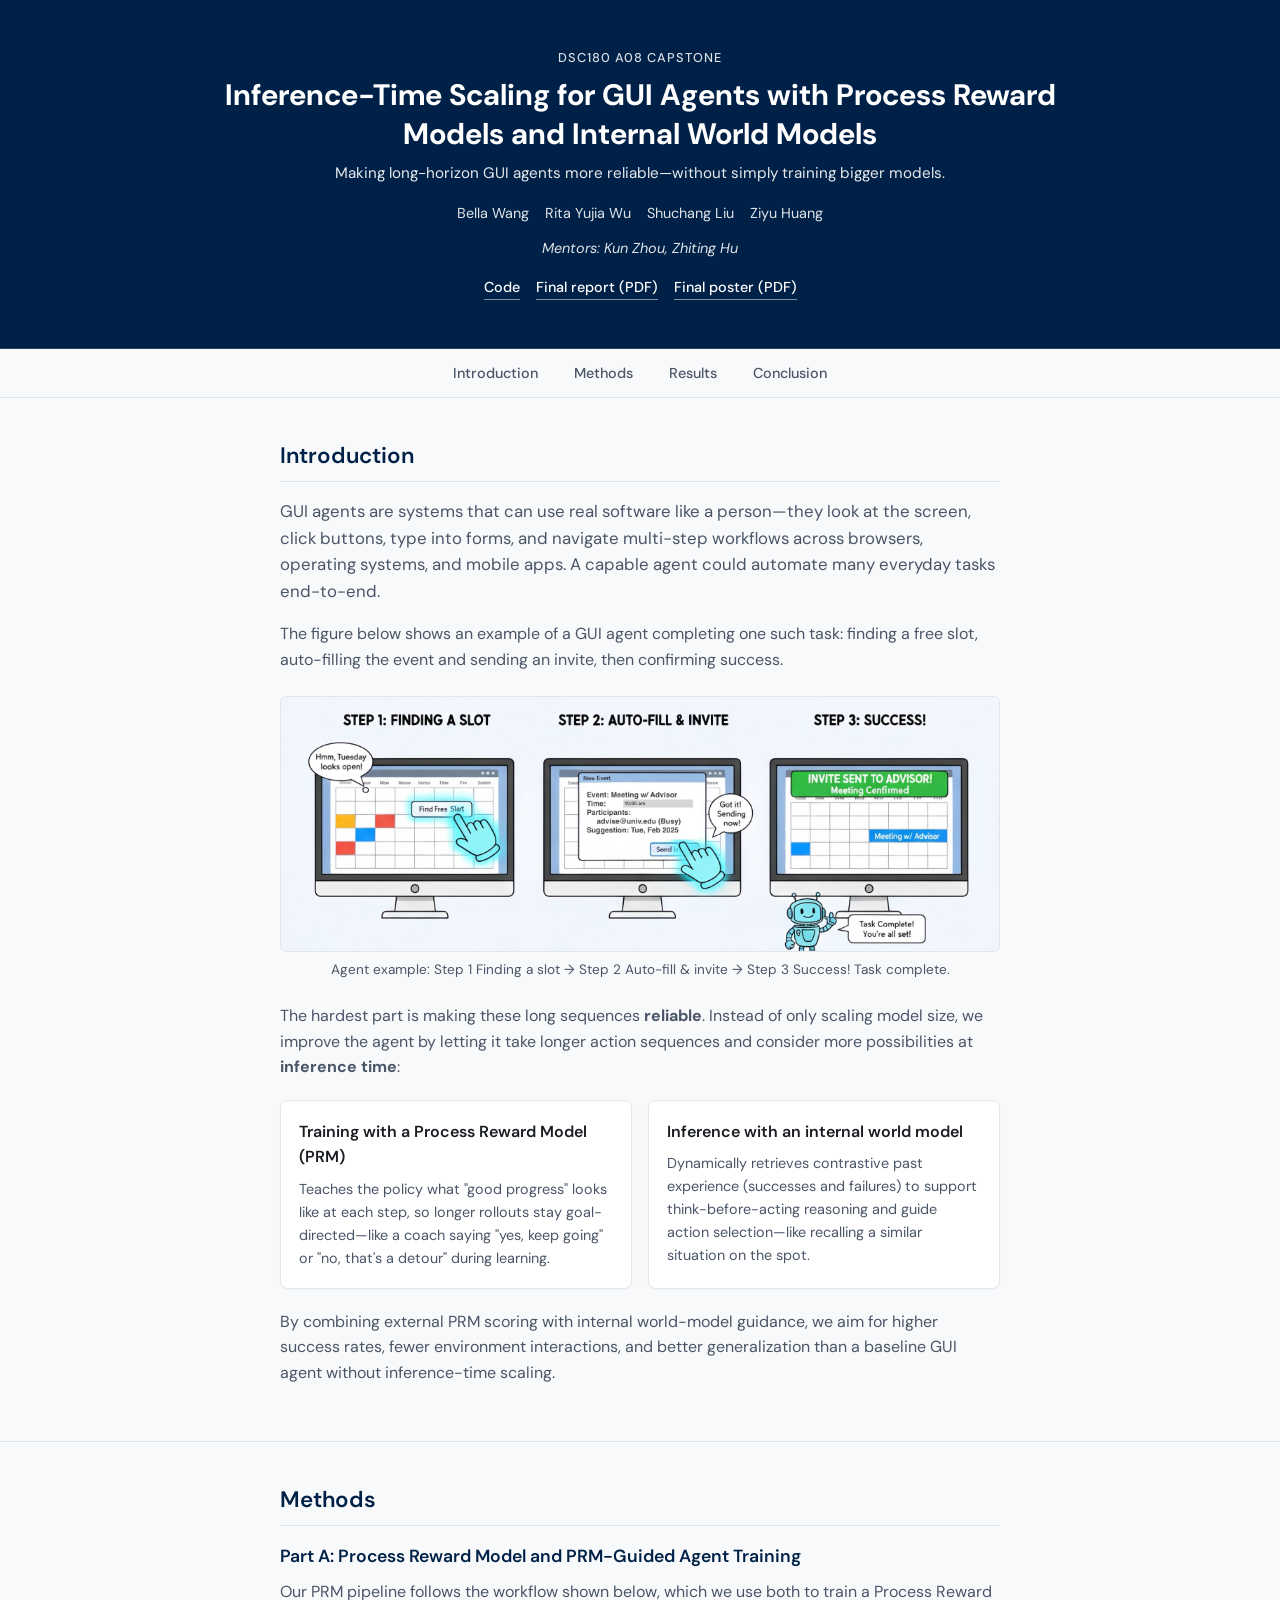
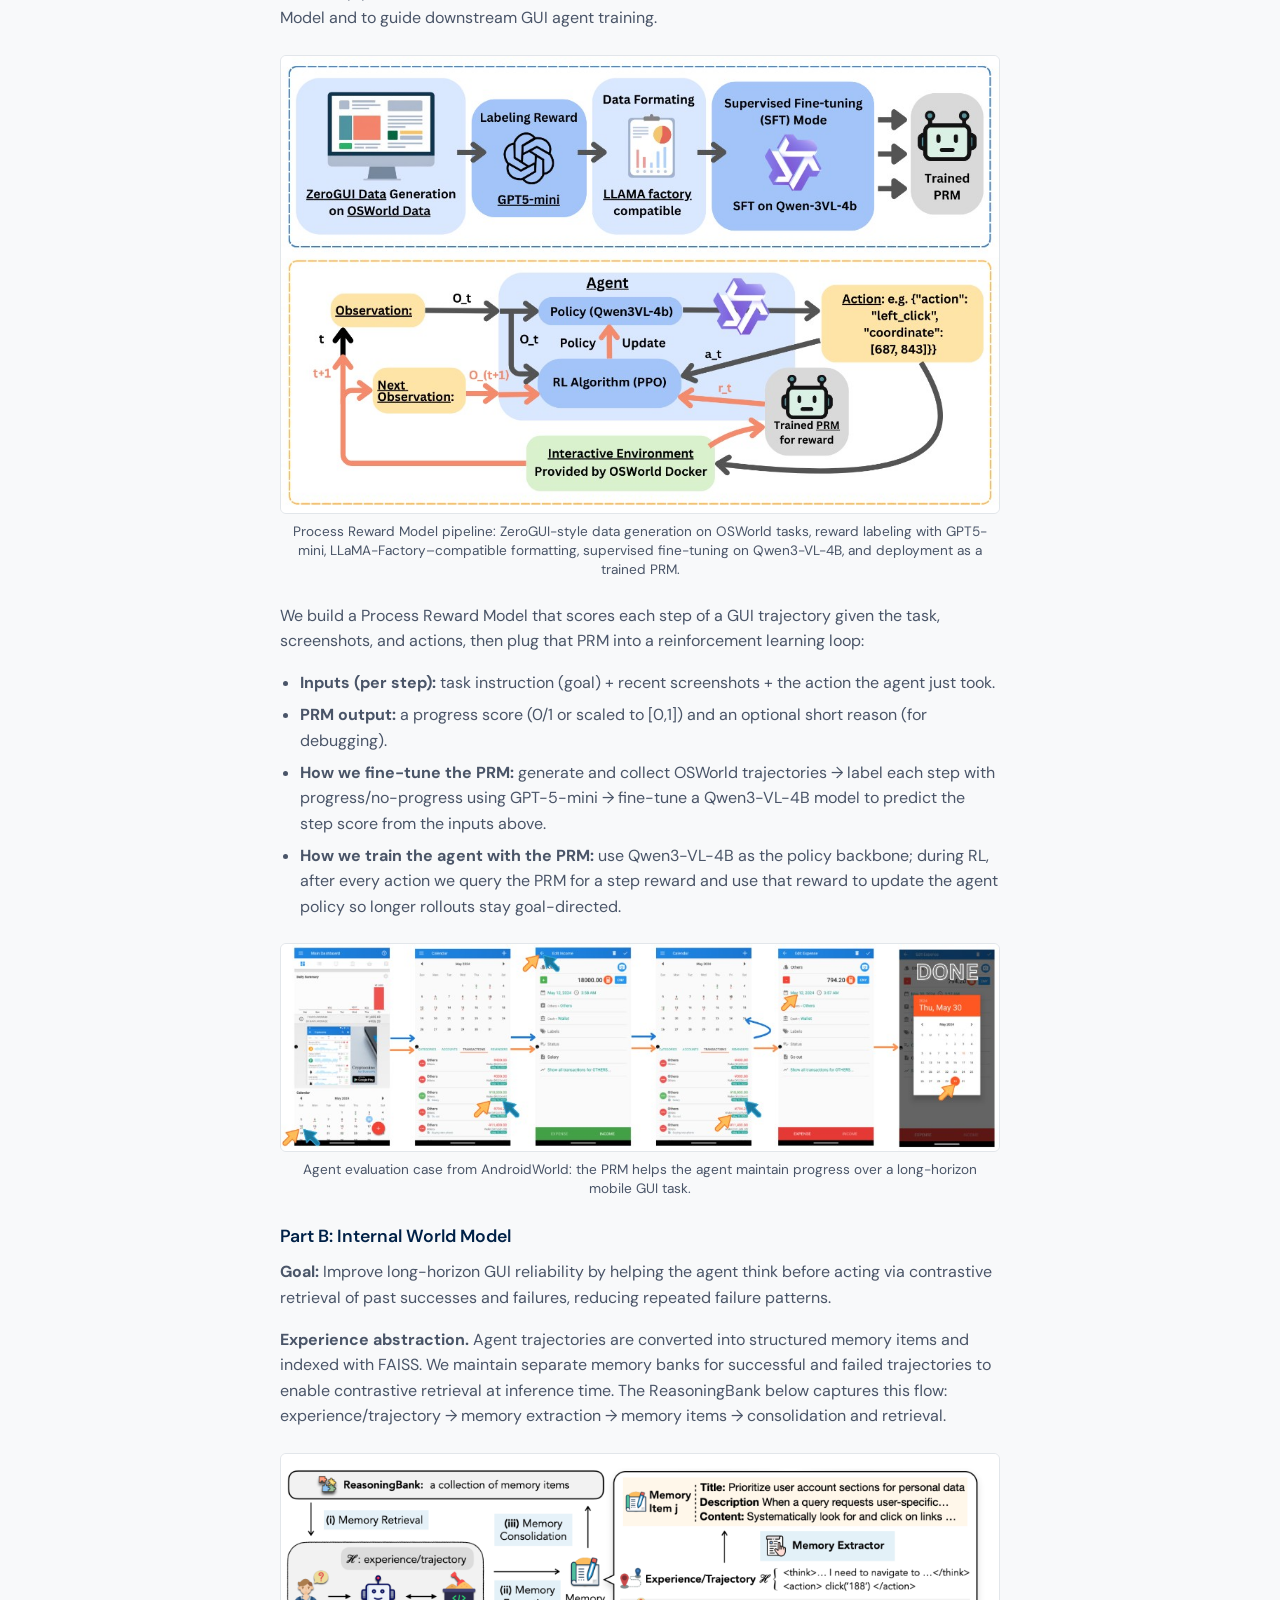
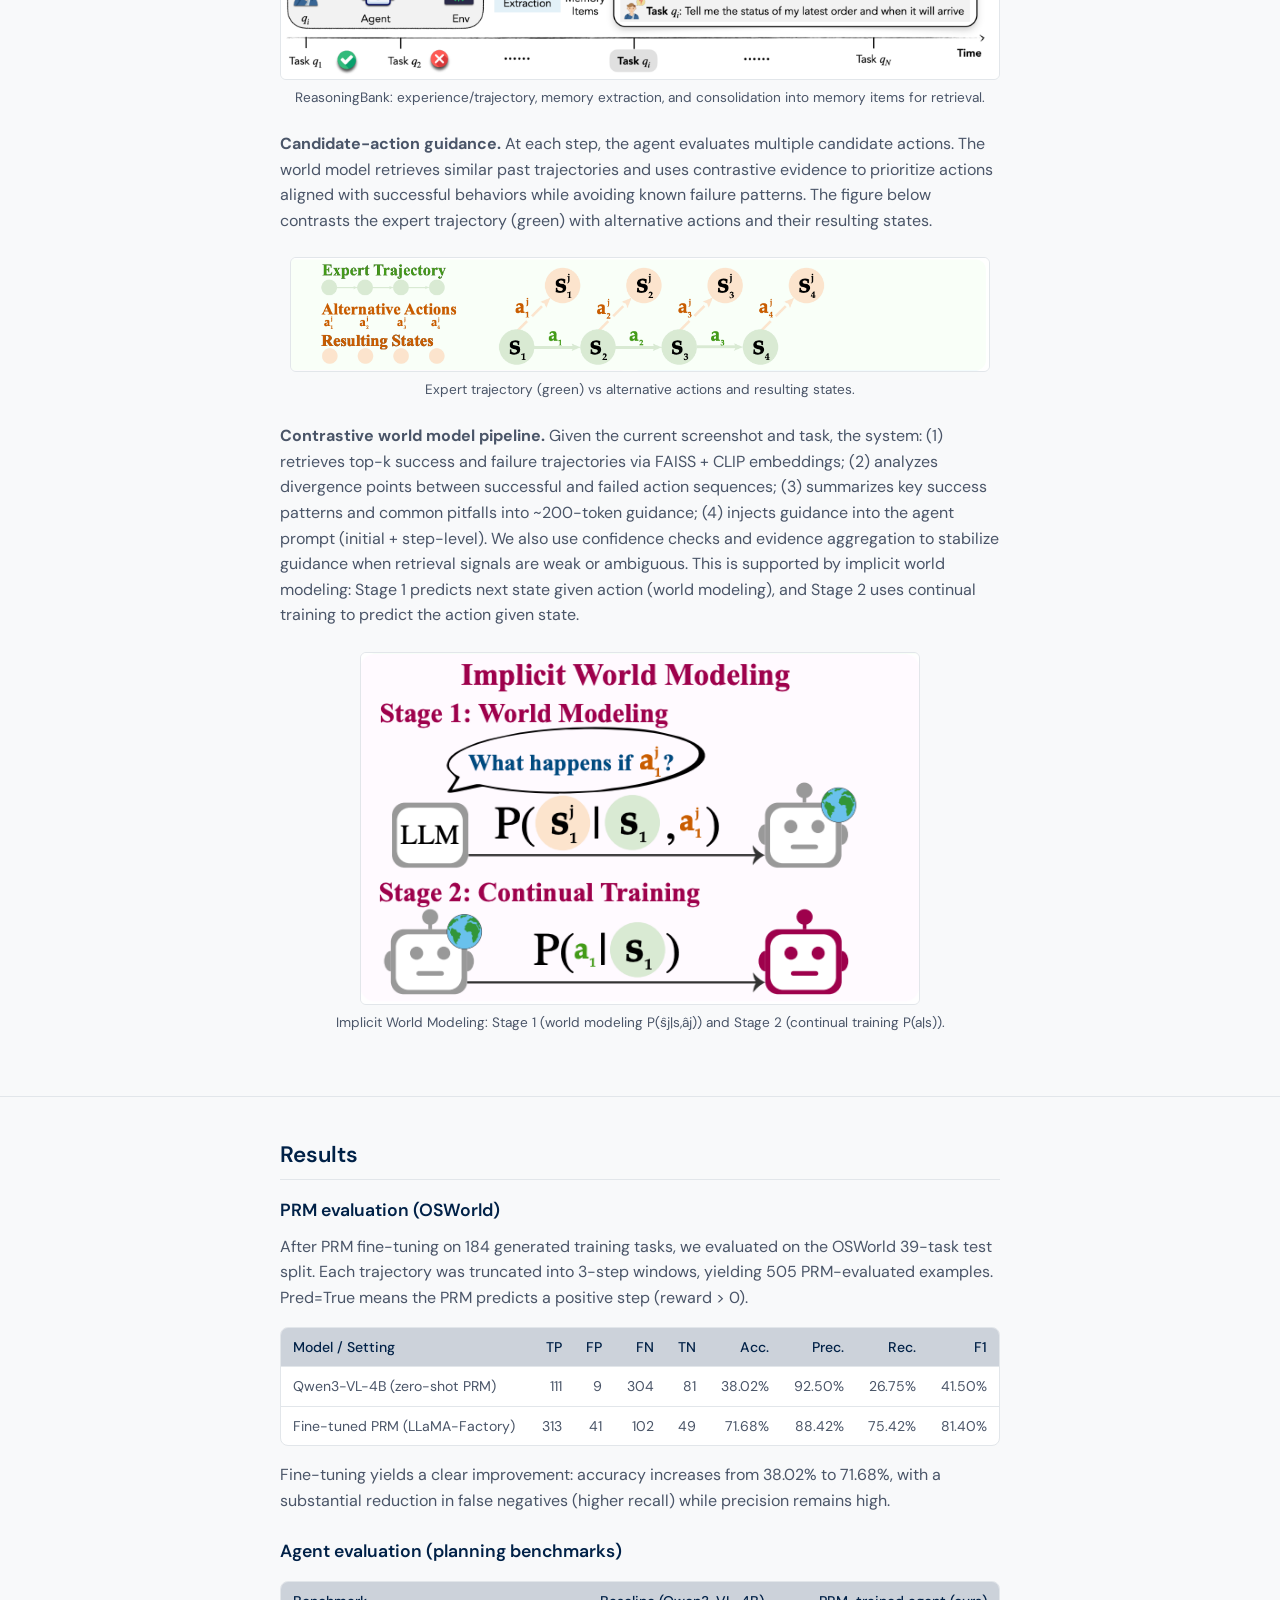
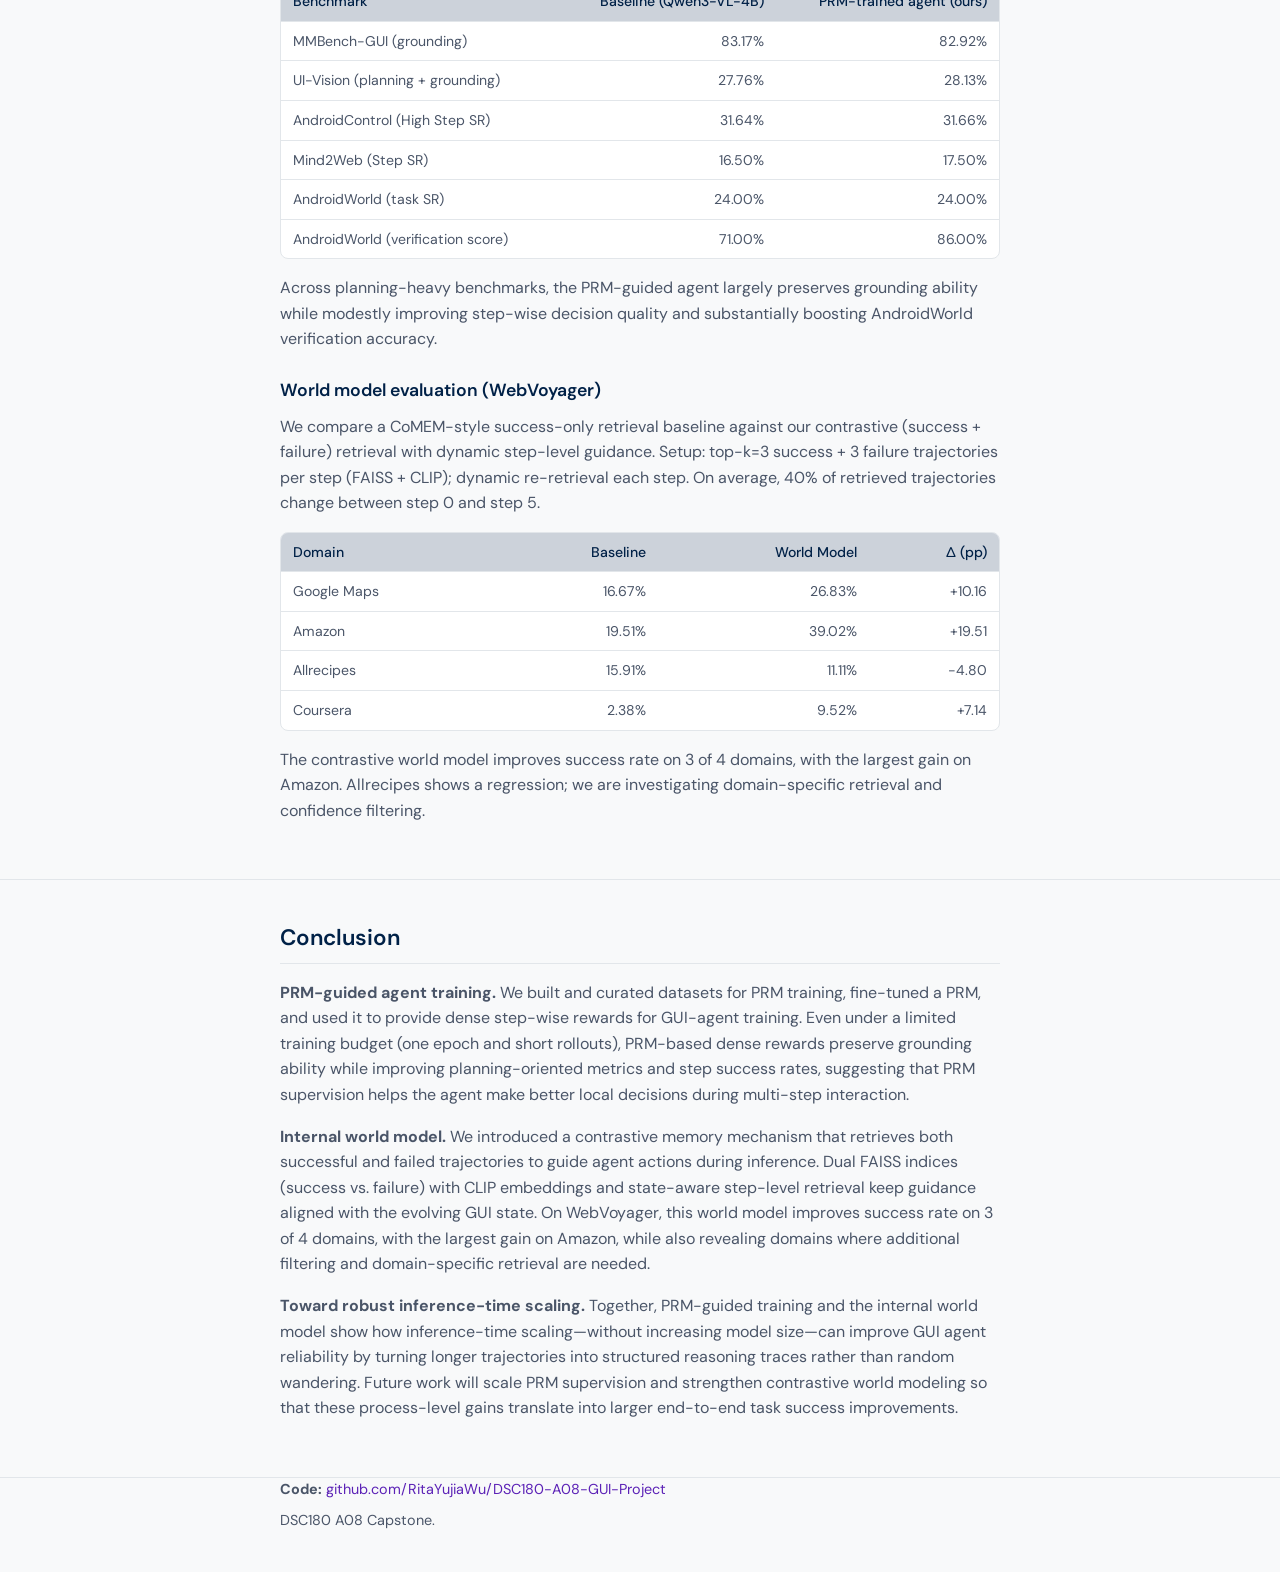
==== commit 5f9c5ac5: "website" ====
--- a/website/index.html
+++ b/website/index.html
@@ -13,7 +13,7 @@
 <body>
   <header class="site-header">
     <div class="header-inner">
-      <p class="label">DSC180 A08 Capstone · Quarter 2</p>
+      <p class="label">DSC180 A08 Capstone</p>
       <h1>Inference-Time Scaling for GUI Agents with Process Reward Models and Internal World Models</h1>
       <p class="tagline">Making long-horizon GUI agents more reliable—without simply training bigger models.</p>
       <div class="team">
@@ -25,8 +25,8 @@
       </div>
       <div class="header-links">
         <a href="https://github.com/RitaYujiaWu/DSC180-A08-GUI-Project" target="_blank" rel="noopener">Code</a>
-        <a href="pdfs/Q2_Project_Report_Checkpoint.pdf" target="_blank" rel="noopener">Report (PDF)</a>
-        <a href="pdfs/A08_2_Poster.pdf" target="_blank" rel="noopener">Poster (PDF)</a>
+        <a href="pdfs/Q2_Project_Report.pdf" target="_blank" rel="noopener">Final report (PDF)</a>
+        <a href="pdfs/A08_2_Poster_Final.pdf" target="_blank" rel="noopener">Final poster (PDF)</a>
       </div>
     </div>
   </header>
@@ -70,18 +70,22 @@
         <h2>Methods</h2>
 
         <h3 id="method-prm">Part A: Process Reward Model and PRM-Guided Agent Training</h3>
-        <p>Our method is implemented according to the pipeline illustrated below.</p>
-        <figure class="poster-fig">
-          <img src="images/prm_workflow.png" alt="Process Reward Model Workflow: Input (action, screenshots, prompt) → Vision Language Model → Output (score 0/1, reason)" width="900" height="auto">
-          <figcaption>Process Reward Model workflow: inputs (agent action, screenshots, prompt) → Vision Language Model (Qwen3-VL-4B) → output (binary score, evaluation reason).</figcaption>
-        </figure>
-        <p>We build a Process Reward Model that scores each step of a GUI trajectory given the task, screenshots, and actions. In more detail:</p>
+        <p>Our PRM pipeline follows the workflow shown below, which we use both to train a Process Reward Model and to guide downstream GUI agent training.</p>
+        <figure class="poster-fig">
+          <img src="images/prm_pipeline.png" alt="PRM pipeline: data generation, labeling, formatting, supervised fine-tuning, and PRM-guided agent training" width="900" height="auto">
+          <figcaption>Process Reward Model pipeline: ZeroGUI-style data generation on OSWorld tasks, reward labeling with GPT5-mini, LLaMA-Factory–compatible formatting, supervised fine-tuning on Qwen3-VL-4B, and deployment as a trained PRM.</figcaption>
+        </figure>
+        <p>We build a Process Reward Model that scores each step of a GUI trajectory given the task, screenshots, and actions, then plug that PRM into a reinforcement learning loop:</p>
         <ul>
           <li><strong>Inputs (per step):</strong> task instruction (goal) + recent screenshots + the action the agent just took.</li>
           <li><strong>PRM output:</strong> a progress score (0/1 or scaled to [0,1]) and an optional short reason (for debugging).</li>
           <li><strong>How we fine-tune the PRM:</strong> generate and collect OSWorld trajectories → label each step with progress/no-progress using GPT-5-mini → fine-tune a Qwen3-VL-4B model to predict the step score from the inputs above.</li>
           <li><strong>How we train the agent with the PRM:</strong> use Qwen3-VL-4B as the policy backbone; during RL, after every action we query the PRM for a step reward and use that reward to update the agent policy so longer rollouts stay goal-directed.</li>
         </ul>
+        <figure class="poster-fig">
+          <img src="images/prm_case.png" alt="Example Android Lab task and PRM-guided agent behavior" width="900" height="auto">
+          <figcaption>Agent evaluation case from AndroidWorld: the PRM helps the agent maintain progress over a long-horizon mobile GUI task.</figcaption>
+        </figure>
 
         <h3 id="method-world">Part B: Internal World Model</h3>
         <p><strong>Goal:</strong> Improve long-horizon GUI reliability by helping the agent think before acting via contrastive retrieval of past successes and failures, reducing repeated failure patterns.</p>
@@ -153,10 +157,50 @@
         <p>Fine-tuning yields a clear improvement: accuracy increases from 38.02% to 71.68%, with a substantial reduction in false negatives (higher recall) while precision remains high.</p>
 
         <h3>Agent evaluation (planning benchmarks)</h3>
-        <div class="figure-placeholder" aria-label="Agent benchmark table placeholder">
-          <p><strong>[Placeholder: Agent benchmark table]</strong></p>
-          <p class="placeholder-note">Results are in progress. Table will show trained agent performance on various planning benchmarks (e.g., OSWorld, AndroidWorld).</p>
-        </div>
+        <div class="table-wrap">
+          <table class="results-table">
+            <thead>
+              <tr>
+                <th>Benchmark</th>
+                <th>Baseline (Qwen3-VL-4B)</th>
+                <th>PRM-trained agent (ours)</th>
+              </tr>
+            </thead>
+            <tbody>
+              <tr>
+                <td>MMBench-GUI (grounding)</td>
+                <td>83.17%</td>
+                <td>82.92%</td>
+              </tr>
+              <tr>
+                <td>UI-Vision (planning + grounding)</td>
+                <td>27.76%</td>
+                <td>28.13%</td>
+              </tr>
+              <tr>
+                <td>AndroidControl (High Step SR)</td>
+                <td>31.64%</td>
+                <td>31.66%</td>
+              </tr>
+              <tr>
+                <td>Mind2Web (Step SR)</td>
+                <td>16.50%</td>
+                <td>17.50%</td>
+              </tr>
+              <tr>
+                <td>AndroidWorld (task SR)</td>
+                <td>24.00%</td>
+                <td>24.00%</td>
+              </tr>
+              <tr>
+                <td>AndroidWorld (verification score)</td>
+                <td>71.00%</td>
+                <td>86.00%</td>
+              </tr>
+            </tbody>
+          </table>
+        </div>
+        <p>Across planning-heavy benchmarks, the PRM-guided agent largely preserves grounding ability while modestly improving step-wise decision quality and substantially boosting AndroidWorld verification accuracy.</p>
 
         <h3>World model evaluation (WebVoyager)</h3>
         <p>We compare a CoMEM-style success-only retrieval baseline against our contrastive (success + failure) retrieval with dynamic step-level guidance. Setup: top-k=3 success + 3 failure trajectories per step (FAISS + CLIP); dynamic re-retrieval each step. On average, 40% of retrieved trajectories change between step 0 and step 5.</p>
@@ -199,25 +243,22 @@
           </table>
         </div>
         <p>The contrastive world model improves success rate on 3 of 4 domains, with the largest gain on Amazon. Allrecipes shows a regression; we are investigating domain-specific retrieval and confidence filtering.</p>
-
-        <h3>Combined methods (in progress)</h3>
-        <p>We are combining PRM-guided training with the contrastive internal world model to study whether external process supervision and internal retrieval-based reasoning provide complementary benefits. Preliminary findings: the combined agent shows more consistent multi-step behavior and fewer obvious failure loops; contrastive guidance is most helpful when the PRM-trained policy faces ambiguous GUI states.</p>
       </div>
     </section>
 
     <section id="conclusion" class="section">
       <div class="section-inner">
         <h2>Conclusion</h2>
-        <p><strong>PRM-guided agent training:</strong> We built and curated datasets for PRM training, fine-tuned a PRM, and used it to provide dense step-wise rewards for GUI-agent training. Further result analysis and evaluation (including agent benchmark table) are ongoing.</p>
-        <p><strong>Internal world model:</strong> We introduced a contrastive memory mechanism that retrieves both successful and failed trajectories to provide step-level guidance during inference. We built dual FAISS indices (success vs. failure) with CLIP embeddings, and re-retrieval at each step keeps guidance aligned with the current GUI state. Empirically, we improve WebVoyager success rate on 3/4 domains (largest gain on Amazon), while highlighting retrieval sensitivity on heterogeneous sites.</p>
-        <p><strong>Combined effect:</strong> The PRM improves the base policy at training time; the world model stabilizes decision-making at deployment. Together they illustrate how inference-time scaling—without increasing model size—can improve GUI agent reliability.</p>
+        <p><strong>PRM-guided agent training.</strong> We built and curated datasets for PRM training, fine-tuned a PRM, and used it to provide dense step-wise rewards for GUI-agent training. Even under a limited training budget (one epoch and short rollouts), PRM-based dense rewards preserve grounding ability while improving planning-oriented metrics and step success rates, suggesting that PRM supervision helps the agent make better local decisions during multi-step interaction.</p>
+        <p><strong>Internal world model.</strong> We introduced a contrastive memory mechanism that retrieves both successful and failed trajectories to guide agent actions during inference. Dual FAISS indices (success vs. failure) with CLIP embeddings and state-aware step-level retrieval keep guidance aligned with the evolving GUI state. On WebVoyager, this world model improves success rate on 3 of 4 domains, with the largest gain on Amazon, while also revealing domains where additional filtering and domain-specific retrieval are needed.</p>
+        <p><strong>Toward robust inference-time scaling.</strong> Together, PRM-guided training and the internal world model show how inference-time scaling—without increasing model size—can improve GUI agent reliability by turning longer trajectories into structured reasoning traces rather than random wandering. Future work will scale PRM supervision and strengthen contrastive world modeling so that these process-level gains translate into larger end-to-end task success improvements.</p>
       </div>
     </section>
 
     <footer class="site-footer">
       <div class="section-inner">
         <p><strong>Code:</strong> <a href="https://github.com/RitaYujiaWu/DSC180-A08-GUI-Project" target="_blank" rel="noopener">github.com/RitaYujiaWu/DSC180-A08-GUI-Project</a></p>
-        <p class="footer-note">DSC180 A08 Capstone · Quarter 2 Project · Placeholders: PRM pipeline flow diagram, agent benchmark table.</p>
+        <p class="footer-note">DSC180 A08 Capstone.</p>
       </div>
     </footer>
   </main>
--- a/website/styles.css
+++ b/website/styles.css
@@ -30,6 +30,7 @@
 
 body {
   margin: 0;
+  width: 100%;
   font-family: var(--font-sans);
   font-size: 1rem;
   line-height: 1.6;
@@ -38,6 +39,11 @@
   -webkit-font-smoothing: antialiased;
 }
 
+main {
+  display: block;
+  width: 100%;
+}
+
 /* Header — UCSD blue background */
 .site-header {
   background: var(--ucsd-blue);
@@ -47,7 +53,8 @@
 
 .header-inner {
   max-width: var(--header-max);
-  margin: 0 auto;
+  margin-left: auto;
+  margin-right: auto;
   text-align: center;
 }
 
@@ -122,7 +129,8 @@
 
 .nav-inner {
   max-width: var(--max-width);
-  margin: 0 auto;
+  margin-left: auto;
+  margin-right: auto;
   padding: 0.6rem 1.5rem;
   display: flex;
   gap: 1.25rem;
@@ -150,11 +158,14 @@
 .section {
   padding: clamp(1.75rem, 4vw, 2.5rem) 1.5rem;
   border-bottom: 1px solid var(--border);
+  width: 100%;
 }
 
 .section-inner {
   max-width: var(--max-width);
-  margin: 0 auto;
+  margin-left: auto;
+  margin-right: auto;
+  width: 100%;
 }
 
 .section h2 {
